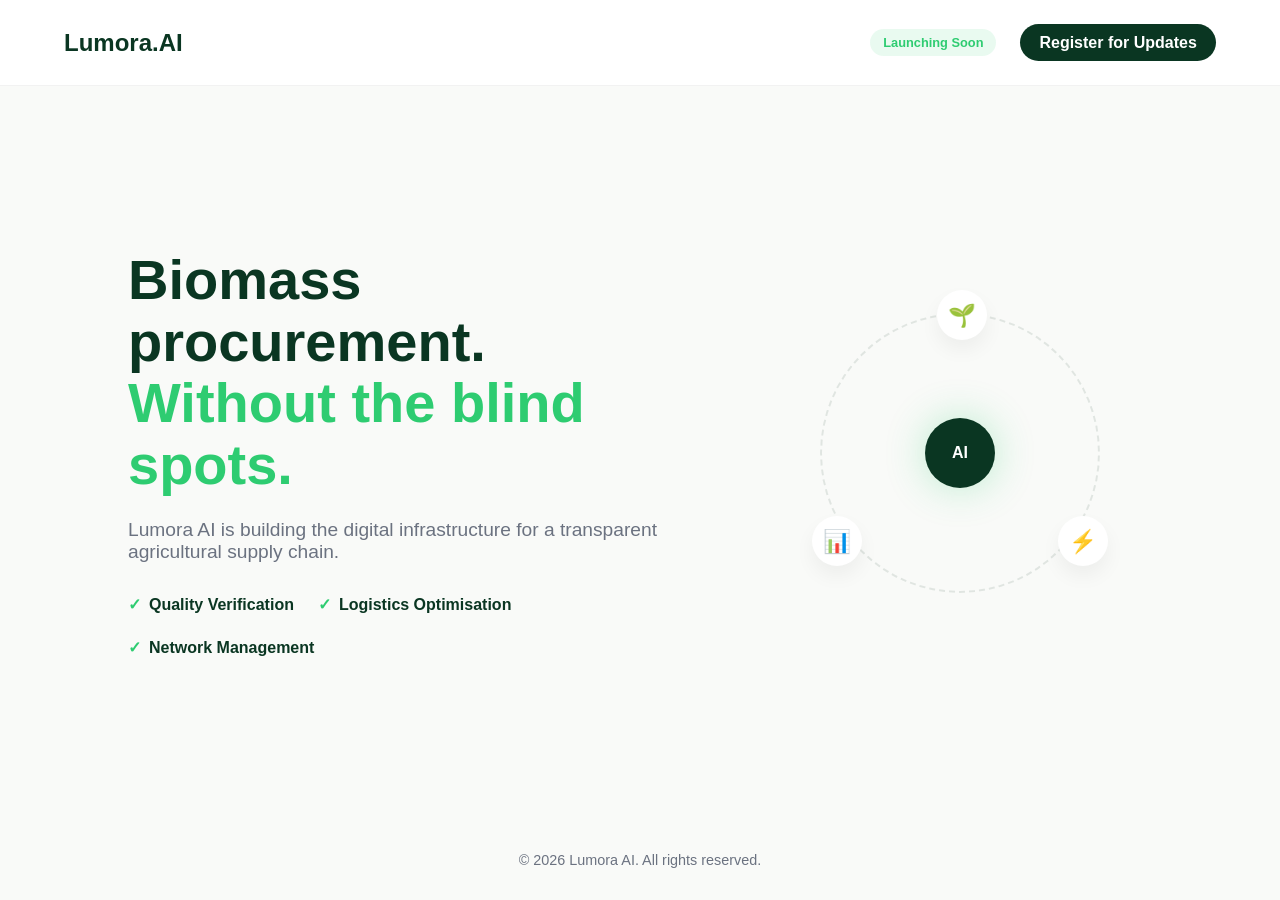
==== index.html @ 2ab961e6 "initial" ====
<!DOCTYPE html>
<html lang="en">
<head>
    <meta charset="UTF-8">
    <meta name="viewport" content="width=device-width, initial-scale=1.0">
    <title>Lumora | Intelligence for the Bio-Economy</title>
    <link rel="stylesheet" href="styles.css">
</head>
<body>

    <nav class="navbar">
        <div class="logo">Lumora.AI</div>
        <div class="nav-right">
            <span class="status-badge">Launching Soon</span>
            <a href="mailto:hello@lumora.ai" class="nav-cta">Register for Updates</a>
        </div>
    </nav>

    <main class="hero">
        <div class="hero-content">
            <h1>Biomass procurement.<br><span class="highlight">Without the blind spots.</span></h1>
            
            <p class="hero-description">
                Lumora AI is building the digital infrastructure for a transparent agricultural supply chain.
            </p>


            <div class="usp-list">
                <div class="usp-item"><span>✓</span> Quality Verification</div>
                <div class="usp-item"><span>✓</span> Logistics Optimisation</div>
                <div class="usp-item"><span>✓</span> Network Management</div>
            </div>
        </div>
        
        <div class="hero-visual">
            <div class="circle-system">
                <div class="center-node">AI</div>
                <div class="orbiting-node farm" title="Source">🌱</div>
                <div class="orbiting-node energy" title="Energy">⚡</div>
                <div class="orbiting-node data" title="Data">📊</div>
            </div>
        </div>
    </main>

    <footer class="footer">
        <p>&copy; 2026 Lumora AI. All rights reserved.</p>
    </footer>

    <script src="script.js"></script>
</body>
</html>
---- styles.css ----
:root {
    --primary-green: #0A3622;
    --accent-green: #2ECC71;
    --bg-light: #F9FAF8;
    --text-dark: #1F2937;
    --text-light: #6B7280;
}

* {
    margin: 0;
    padding: 0;
    box-sizing: border-box;
    font-family: -apple-system, BlinkMacSystemFont, "Segoe UI", Roboto, sans-serif;
}

body {
    background-color: var(--bg-light);
    color: var(--text-dark);
    display: flex;
    flex-direction: column;
    min-height: 100vh;
}

/* --- Navigation --- */
.navbar {
    display: flex;
    justify-content: space-between;
    align-items: center;
    padding: 1.5rem 5%;
    background: white;
    border-bottom: 1px solid rgba(0,0,0,0.05);
}

.logo {
    font-size: 1.5rem;
    font-weight: 800;
    color: var(--primary-green);
}

.nav-right {
    display: flex;
    align-items: center;
    gap: 1.5rem;
}

.status-badge {
    font-size: 0.8rem;
    font-weight: 600;
    color: var(--accent-green);
    background: rgba(46, 204, 113, 0.1);
    padding: 0.4rem 0.8rem;
    border-radius: 20px;
    white-space: nowrap;
}

.nav-cta {
    text-decoration: none;
    color: white;
    background: var(--primary-green);
    font-weight: 600;
    padding: 0.6rem 1.2rem;
    border-radius: 50px;
    transition: 0.3s;
}

.nav-cta:hover {
    background: var(--accent-green);
}

/* --- Hero Section --- */
.hero {
    flex: 1;
    display: flex;
    align-items: center;
    justify-content: space-between;
    padding: 0 10%;
    gap: 4rem;
}

.hero-content {
    flex: 1.2;
    animation: fadeInUp 1s ease-out;
}

h1 {
    font-size: 3.5rem;
    line-height: 1.1;
    color: var(--primary-green);
    margin-bottom: 1.5rem;
}

.highlight {
    color: var(--accent-green);
}

.hero-description {
    font-size: 1.2rem;
    color: var(--text-light);
    margin-bottom: 2rem;
    max-width: 550px;
}

.usp-list {
    display: flex;
    flex-wrap: wrap;
    gap: 1.5rem;
}

.usp-item {
    font-weight: 600;
    color: var(--primary-green);
    display: flex;
    align-items: center;
    gap: 0.5rem;
}

.usp-item span { color: var(--accent-green); }

/* --- Animated Visual --- */
.hero-visual {
    flex: 0.8;
    display: flex;
    justify-content: center;
    align-items: center;
}

.circle-system {
    position: relative;
    width: 280px;
    height: 280px;
    border: 2px dashed rgba(10, 54, 34, 0.1);
    border-radius: 50%;
    animation: rotate 20s linear infinite;
}

.center-node {
    position: absolute;
    top: 50%;
    left: 50%;
    transform: translate(-50%, -50%);
    background: var(--primary-green);
    color: white;
    width: 70px;
    height: 70px;
    border-radius: 50%;
    display: flex;
    align-items: center;
    justify-content: center;
    font-weight: bold;
    box-shadow: 0 0 40px rgba(46, 204, 113, 0.3);
    animation: counter-rotate 20s linear infinite;
}

.orbiting-node {
    position: absolute;
    width: 50px;
    height: 50px;
    background: white;
    border-radius: 50%;
    display: flex;
    align-items: center;
    justify-content: center;
    font-size: 1.4rem;
    box-shadow: 0 10px 20px rgba(0,0,0,0.05);
    animation: counter-rotate 20s linear infinite;
}

.farm { top: -25px; left: 115px; }
.energy { bottom: 25px; right: -10px; }
.data { bottom: 25px; left: -10px; }

@keyframes rotate { 100% { transform: rotate(360deg); } }
@keyframes counter-rotate { 100% { transform: translate(-50%, -50%) rotate(-360deg); } }
@keyframes fadeInUp { from { opacity: 0; transform: translateY(20px); } to { opacity: 1; transform: translateY(0); } }

/* --- Responsive --- */
@media (max-width: 1024px) {
    .hero { flex-direction: column; text-align: center; padding: 4rem 5%; gap: 6rem; }
    h1 { font-size: 2.8rem; }
    .hero-description { margin: 0 auto 2rem; }
    .usp-list { justify-content: center; }
}

@media (max-width: 600px) {
    .status-badge { display: none; }
    h1 { font-size: 2.2rem; }
    .circle-system { width: 220px; height: 220px; }
}

.footer {
    padding: 2rem;
    text-align: center;
    font-size: 0.9rem;
    color: var(--text-light);
}
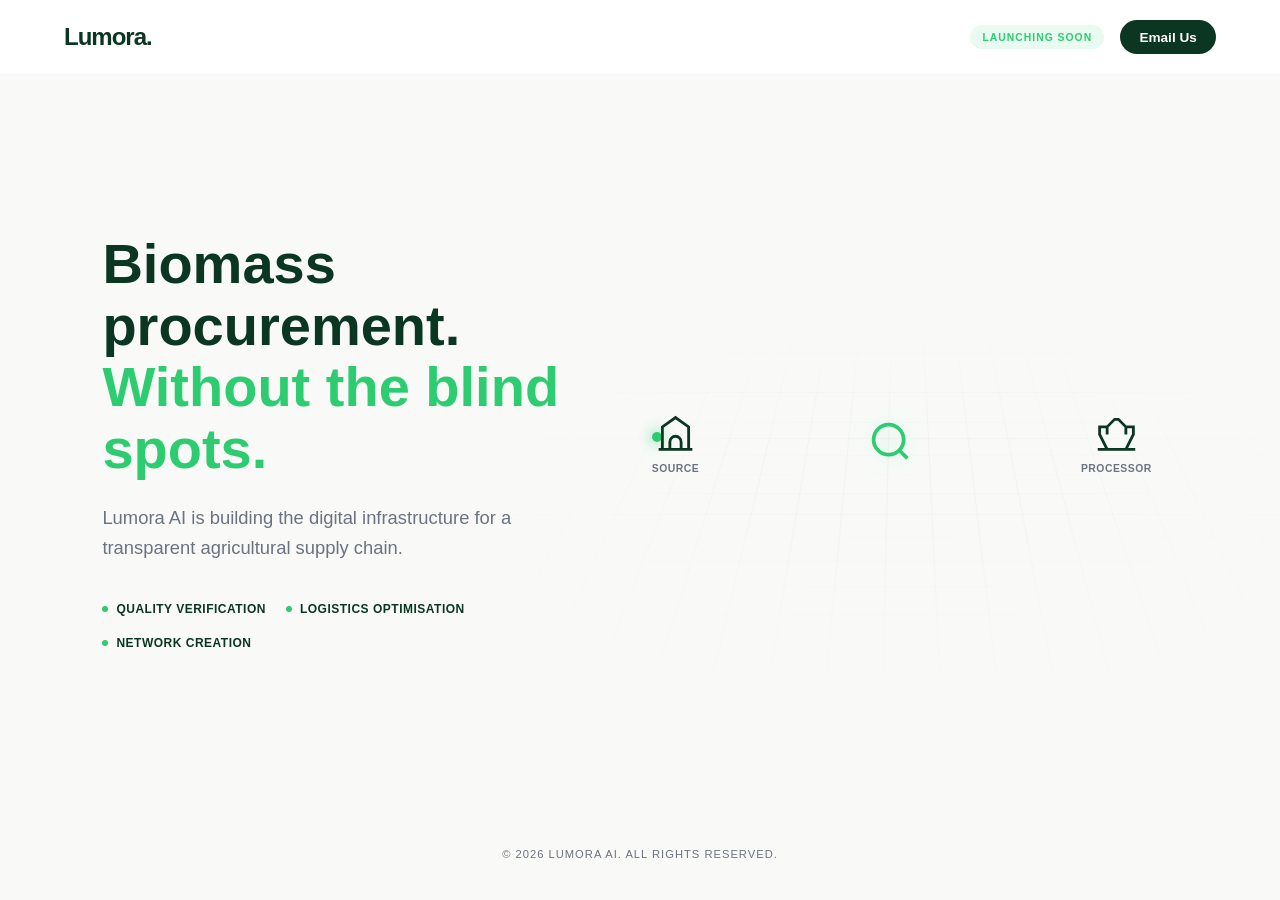
==== commit f573359e: "updated design" ====
--- a/index.html
+++ b/index.html
@@ -1,5 +1,5 @@
 <!DOCTYPE html>
-<html lang="en">
+<html lang="en-GB">
 <head>
     <meta charset="UTF-8">
     <meta name="viewport" content="width=device-width, initial-scale=1.0">
@@ -9,10 +9,10 @@
 <body>
 
     <nav class="navbar">
-        <div class="logo">Lumora.AI</div>
+        <div class="logo">Lumora.</div>
         <div class="nav-right">
             <span class="status-badge">Launching Soon</span>
-            <a href="mailto:hello@lumora.ai" class="nav-cta">Register for Updates</a>
+            <a href="mailto:hello@lumora.ai" class="nav-cta">Email Us</a>
         </div>
     </nav>
 
@@ -21,23 +21,46 @@
             <h1>Biomass procurement.<br><span class="highlight">Without the blind spots.</span></h1>
             
             <p class="hero-description">
-                Lumora AI is building the digital infrastructure for a transparent agricultural supply chain.
+                Lumora AI is building the digital infrastructure for a transparent agricultural supply chain. 
             </p>
 
-
             <div class="usp-list">
-                <div class="usp-item"><span>✓</span> Quality Verification</div>
-                <div class="usp-item"><span>✓</span> Logistics Optimisation</div>
-                <div class="usp-item"><span>✓</span> Network Management</div>
+                <div class="usp-item">Quality Verification</div>
+                <div class="usp-item">Logistics Optimisation</div>
+                <div class="usp-item">Network Creation</div>
             </div>
         </div>
         
         <div class="hero-visual">
-            <div class="circle-system">
-                <div class="center-node">AI</div>
-                <div class="orbiting-node farm" title="Source">🌱</div>
-                <div class="orbiting-node energy" title="Energy">⚡</div>
-                <div class="orbiting-node data" title="Data">📊</div>
+            <div class="stage">
+                <div class="grid"></div>
+                
+                <div class="process-container">
+                    
+                    <div class="icon-node" id="source-farm">
+                        <svg viewBox="0 0 24 24" fill="none" stroke="currentColor" stroke-width="1.5">
+                            <path d="M3 21h18M5 21V9l7-5 7 5v12M9 21v-4a3 3 0 016 0v4" />
+                        </svg>
+                        <span>Source</span>
+                    </div>
+
+                    <div class="icon-node lens-node">
+                        <svg viewBox="0 0 24 24" fill="none" stroke="currentColor" stroke-width="2">
+                            <circle cx="11" cy="11" r="8" />
+                            <path d="M21 21l-4.35-4.35" />
+                        </svg>
+                        <div class="scan-beam"></div>
+                    </div>
+
+                    <div class="icon-node" id="dest-plant">
+                        <svg viewBox="0 0 24 24" fill="none" stroke="currentColor" stroke-width="1.5">
+                            <path d="M2 21h20M7 21l-4-8V9h4v4M17 21l4-8V9h-4v4M7 9l4-4h2l4 4" />
+                        </svg>
+                        <span>Processor</span>
+                    </div>
+
+                    <div class="ping-dot"></div>
+                </div>
             </div>
         </div>
     </main>
--- a/styles.css
+++ b/styles.css
@@ -1,5 +1,5 @@
 :root {
-    --primary-green: #0A3622;
+    --primary-green: #0A3622; /* British Racing Green */
     --accent-green: #2ECC71;
     --bg-light: #F9FAF8;
     --text-dark: #1F2937;
@@ -19,37 +19,42 @@
     display: flex;
     flex-direction: column;
     min-height: 100vh;
-}
-
-/* --- Navigation --- */
+    overflow-x: hidden;
+}
+
+/* --- Responsive Navbar --- */
 .navbar {
     display: flex;
     justify-content: space-between;
     align-items: center;
-    padding: 1.5rem 5%;
+    padding: 1.25rem 5%;
     background: white;
-    border-bottom: 1px solid rgba(0,0,0,0.05);
+    z-index: 100;
+    border-bottom: 1px solid rgba(0,0,0,0.03);
 }
 
 .logo {
     font-size: 1.5rem;
     font-weight: 800;
     color: var(--primary-green);
+    letter-spacing: -1px;
 }
 
 .nav-right {
     display: flex;
     align-items: center;
-    gap: 1.5rem;
+    gap: 1rem;
 }
 
 .status-badge {
-    font-size: 0.8rem;
-    font-weight: 600;
+    font-size: 0.65rem;
+    font-weight: 700;
     color: var(--accent-green);
     background: rgba(46, 204, 113, 0.1);
-    padding: 0.4rem 0.8rem;
+    padding: 0.4rem 0.75rem;
     border-radius: 20px;
+    text-transform: uppercase;
+    letter-spacing: 1px;
     white-space: nowrap;
 }
 
@@ -60,136 +65,212 @@
     font-weight: 600;
     padding: 0.6rem 1.2rem;
     border-radius: 50px;
-    transition: 0.3s;
-}
-
-.nav-cta:hover {
-    background: var(--accent-green);
-}
-
-/* --- Hero Section --- */
+    transition: 0.3s ease;
+    font-size: 0.85rem;
+}
+
+/* --- Hero Section & Typography --- */
 .hero {
     flex: 1;
     display: flex;
     align-items: center;
-    justify-content: space-between;
-    padding: 0 10%;
+    padding: 3rem 8%;
     gap: 4rem;
 }
 
 .hero-content {
-    flex: 1.2;
-    animation: fadeInUp 1s ease-out;
+    flex: 1;
+    z-index: 10;
 }
 
 h1 {
-    font-size: 3.5rem;
+    font-size: clamp(2rem, 5vw, 3.5rem);
     line-height: 1.1;
     color: var(--primary-green);
     margin-bottom: 1.5rem;
 }
 
-.highlight {
-    color: var(--accent-green);
-}
+.highlight { color: var(--accent-green); }
 
 .hero-description {
-    font-size: 1.2rem;
+    font-size: clamp(1rem, 2vw, 1.15rem);
     color: var(--text-light);
-    margin-bottom: 2rem;
-    max-width: 550px;
+    margin-bottom: 2.5rem;
+    max-width: 520px;
+    line-height: 1.6;
 }
 
 .usp-list {
     display: flex;
     flex-wrap: wrap;
-    gap: 1.5rem;
+    gap: 1.25rem;
 }
 
 .usp-item {
-    font-weight: 600;
+    font-weight: 700;
+    font-size: 0.75rem;
     color: var(--primary-green);
     display: flex;
     align-items: center;
     gap: 0.5rem;
-}
-
-.usp-item span { color: var(--accent-green); }
-
-/* --- Animated Visual --- */
+    text-transform: uppercase;
+    letter-spacing: 0.5px;
+}
+
+.usp-item::before {
+    content: "";
+    width: 6px;
+    height: 6px;
+    background: var(--accent-green);
+    border-radius: 50%;
+}
+
+/* --- Responsive Visual Stage --- */
 .hero-visual {
-    flex: 0.8;
+    flex: 1.2;
+    height: 450px;
     display: flex;
     justify-content: center;
     align-items: center;
-}
-
-.circle-system {
+    perspective: 1200px;
+}
+
+.stage {
     position: relative;
-    width: 280px;
-    height: 280px;
-    border: 2px dashed rgba(10, 54, 34, 0.1);
-    border-radius: 50%;
-    animation: rotate 20s linear infinite;
-}
-
-.center-node {
+    width: 100%;
+    height: 100%;
+    display: flex;
+    justify-content: center;
+    align-items: center;
+    transform-style: preserve-3d;
+}
+
+.grid {
+    position: absolute;
+    width: 150%;
+    height: 150%;
+    background-image: 
+        linear-gradient(rgba(10, 54, 34, 0.04) 1px, transparent 1px),
+        linear-gradient(90deg, rgba(10, 54, 34, 0.04) 1px, transparent 1px);
+    background-size: 40px 40px;
+    transform: rotateX(65deg) translateY(50px);
+    mask-image: radial-gradient(circle, black, transparent 80%);
+}
+
+.process-container {
+    position: relative;
+    width: 100%;
+    max-width: 500px;
+    display: flex;
+    justify-content: space-between;
+    align-items: center;
+}
+
+.icon-node {
+    position: relative;
+    display: flex;
+    flex-direction: column;
+    align-items: center;
+    gap: 8px;
+    z-index: 5;
+}
+
+.icon-node svg {
+    width: clamp(30px, 6vw, 45px);
+    height: clamp(30px, 6vw, 45px);
+    stroke: var(--primary-green);
+}
+
+.icon-node span {
+    font-size: 0.65rem;
+    font-weight: 800;
+    text-transform: uppercase;
+    color: var(--text-light);
+    letter-spacing: 0.5px;
+}
+
+.lens-node svg {
+    stroke: var(--accent-green);
+    filter: drop-shadow(0 0 10px rgba(46, 204, 113, 0.2));
+}
+
+.scan-beam {
     position: absolute;
     top: 50%;
     left: 50%;
+    width: 20px;
+    height: 20px;
+    background: var(--accent-green);
+    filter: blur(15px);
+    border-radius: 50%;
+    opacity: 0;
     transform: translate(-50%, -50%);
-    background: var(--primary-green);
-    color: white;
-    width: 70px;
-    height: 70px;
+}
+
+/* --- Responsive Ping Animation --- */
+.ping-dot {
+    position: absolute;
+    top: 35%; /* Aligns with SVG center */
+    left: 0;
+    width: 10px;
+    height: 10px;
+    background: var(--accent-green);
     border-radius: 50%;
-    display: flex;
-    align-items: center;
-    justify-content: center;
-    font-weight: bold;
-    box-shadow: 0 0 40px rgba(46, 204, 113, 0.3);
-    animation: counter-rotate 20s linear infinite;
-}
-
-.orbiting-node {
-    position: absolute;
-    width: 50px;
-    height: 50px;
-    background: white;
-    border-radius: 50%;
-    display: flex;
-    align-items: center;
-    justify-content: center;
-    font-size: 1.4rem;
-    box-shadow: 0 10px 20px rgba(0,0,0,0.05);
-    animation: counter-rotate 20s linear infinite;
-}
-
-.farm { top: -25px; left: 115px; }
-.energy { bottom: 25px; right: -10px; }
-.data { bottom: 25px; left: -10px; }
-
-@keyframes rotate { 100% { transform: rotate(360deg); } }
-@keyframes counter-rotate { 100% { transform: translate(-50%, -50%) rotate(-360deg); } }
-@keyframes fadeInUp { from { opacity: 0; transform: translateY(20px); } to { opacity: 1; transform: translateY(0); } }
-
-/* --- Responsive --- */
+    box-shadow: 0 0 15px var(--accent-green);
+    z-index: 4;
+    animation: ping-path 4s infinite cubic-bezier(0.4, 0, 0.2, 1);
+}
+
+@keyframes ping-path {
+    0% { left: 5%; opacity: 0; transform: scale(0.5); }
+    10% { opacity: 1; transform: scale(1); }
+    /* Middle / Lens Position */
+    45% { left: 50%; transform: translateX(-50%) scale(1); opacity: 1; }
+    50% { left: 50%; transform: translateX(-50%) scale(1.6); filter: brightness(1.3); }
+    55% { left: 50%; transform: translateX(-50%) scale(1); }
+    /* End / Processor Position */
+    90% { left: 95%; opacity: 1; transform: scale(1); }
+    100% { left: 95%; opacity: 0; transform: scale(0.5); }
+}
+
+/* --- Media Queries --- */
+
+/* Tablets & Small Laptops */
 @media (max-width: 1024px) {
-    .hero { flex-direction: column; text-align: center; padding: 4rem 5%; gap: 6rem; }
-    h1 { font-size: 2.8rem; }
-    .hero-description { margin: 0 auto 2rem; }
+    .hero {
+        flex-direction: column;
+        text-align: center;
+        padding: 5rem 5% 2rem;
+        gap: 2rem;
+    }
+    .hero-content {
+        order: 1;
+        display: flex;
+        flex-direction: column;
+        align-items: center;
+    }
+    .hero-visual {
+        order: 2;
+        width: 100%;
+        height: 300px;
+    }
     .usp-list { justify-content: center; }
 }
 
+/* Mobile Devices */
 @media (max-width: 600px) {
-    .status-badge { display: none; }
-    h1 { font-size: 2.2rem; }
-    .circle-system { width: 220px; height: 220px; }
+    .navbar { padding: 1rem 5%; }
+    .status-badge { display: none; } /* Hide status badge on very small screens to save space */
+    .hero-visual { transform: scale(0.8); }
+    .hero-description { margin-bottom: 2rem; }
+    .icon-node span { font-size: 0.55rem; }
 }
 
 .footer {
-    padding: 2rem;
+    padding: 2.5rem;
     text-align: center;
-    font-size: 0.9rem;
+    font-size: 0.7rem;
     color: var(--text-light);
+    letter-spacing: 1px;
+    text-transform: uppercase;
 }
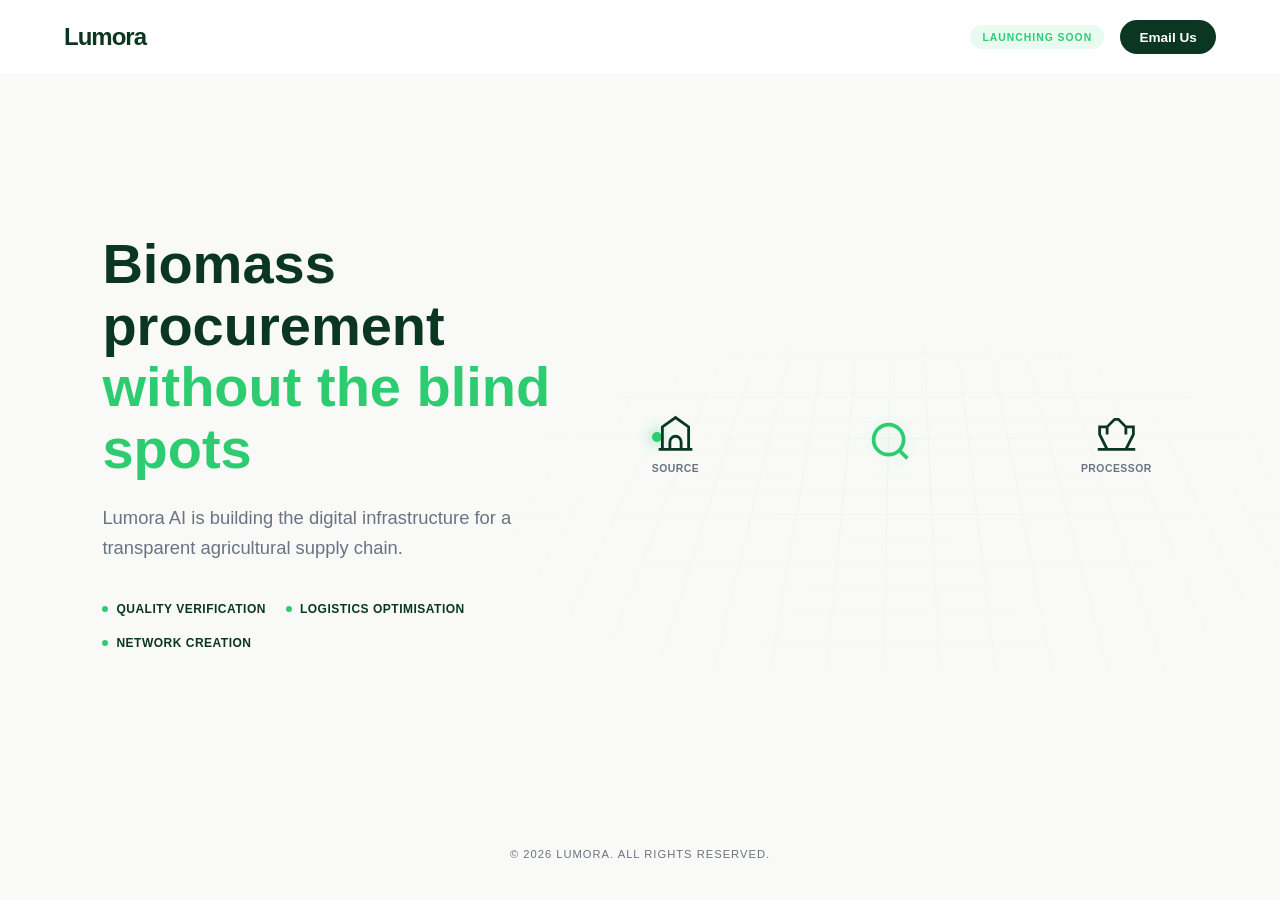
==== commit ceefe2e8: "revisions; email and design; 0.3" ====
--- a/index.html
+++ b/index.html
@@ -9,16 +9,16 @@
 <body>
 
     <nav class="navbar">
-        <div class="logo">Lumora.</div>
+        <div class="logo">Lumora</div>
         <div class="nav-right">
             <span class="status-badge">Launching Soon</span>
-            <a href="mailto:hello@lumora.ai" class="nav-cta">Email Us</a>
+            <a href="mailto:hello.lumora@proton.me" class="nav-cta">Email Us</a>
         </div>
     </nav>
 
     <main class="hero">
         <div class="hero-content">
-            <h1>Biomass procurement.<br><span class="highlight">Without the blind spots.</span></h1>
+            <h1>Biomass procurement<br><span class="highlight"> without the blind spots</span></h1>
             
             <p class="hero-description">
                 Lumora AI is building the digital infrastructure for a transparent agricultural supply chain. 
@@ -66,7 +66,7 @@
     </main>
 
     <footer class="footer">
-        <p>&copy; 2026 Lumora AI. All rights reserved.</p>
+        <p>&copy; 2026 Lumora. All rights reserved.</p>
     </footer>
 
     <script src="script.js"></script>
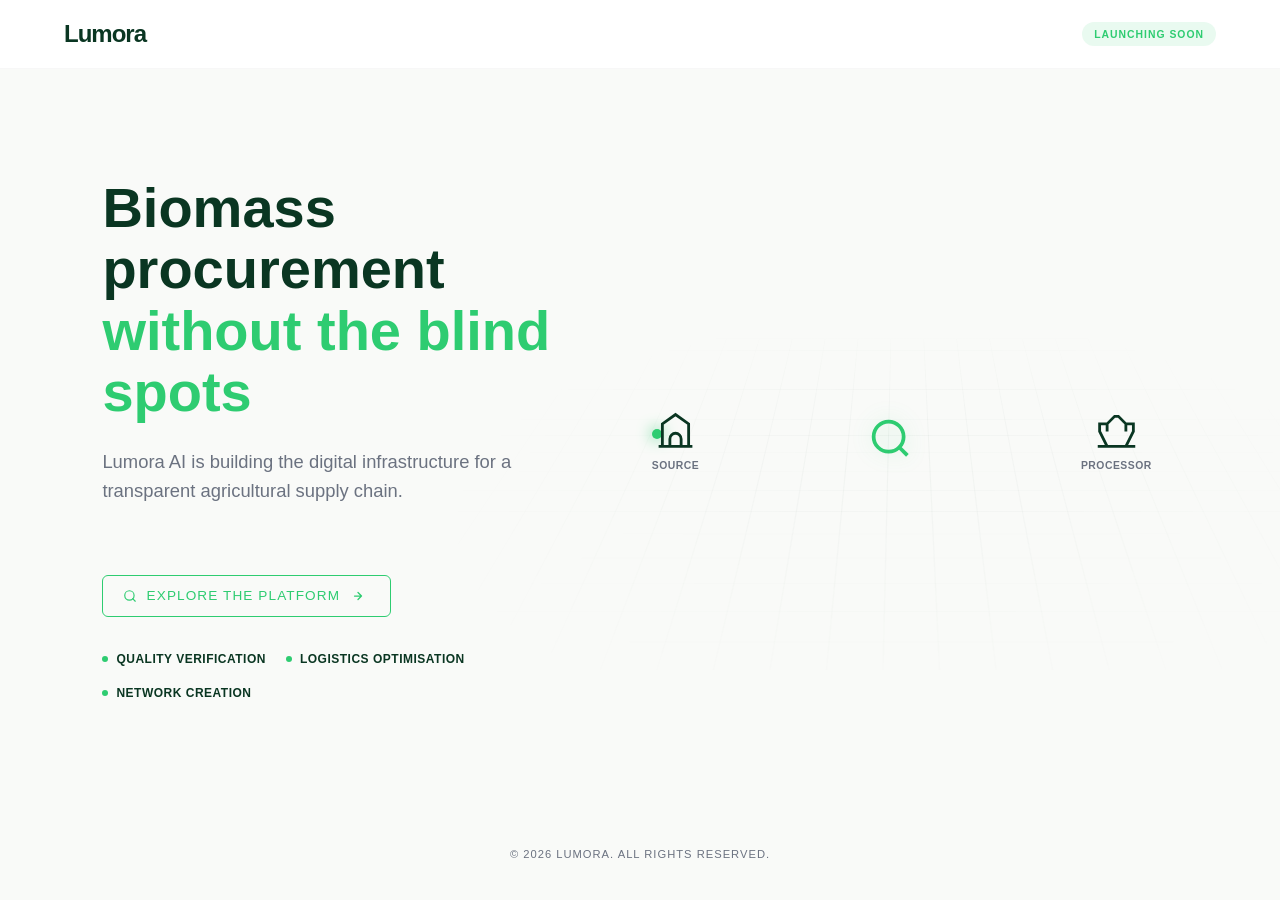
==== commit 9b8b82ae: "updated discovery-page" ====
--- a/index.html
+++ b/index.html
@@ -12,7 +12,6 @@
         <div class="logo">Lumora</div>
         <div class="nav-right">
             <span class="status-badge">Launching Soon</span>
-            <a href="mailto:hello.lumora@proton.me" class="nav-cta">Email Us</a>
         </div>
     </nav>
 
@@ -23,6 +22,36 @@
             <p class="hero-description">
                 Lumora AI is building the digital infrastructure for a transparent agricultural supply chain. 
             </p>
+
+            <a href="./lumora_discovery.html" style="
+                display: inline-flex;
+                align-items: center;
+                gap: 10px;
+                margin: 1.8rem 0 2.2rem;
+                padding: 0.8rem 1.6rem 0.8rem 1.2rem;
+                background: transparent;
+                border: 1.5px solid var(--accent-green);
+                border-radius: 6px;
+                color: var(--accent-green);
+                font-family: inherit;
+                font-size: 0.85rem;
+                font-weight: 500;
+                letter-spacing: 0.08em;
+                text-transform: uppercase;
+                text-decoration: none;
+                cursor: pointer;
+                transition: color 0.25s ease, background 0.25s ease;
+            "
+            onmouseover="this.style.background='var(--accent-green)';this.style.color='#0a1a0a';"
+            onmouseout="this.style.background='transparent';this.style.color='var(--accent-green)';">
+                <svg width="14" height="14" viewBox="0 0 24 24" fill="none" stroke="currentColor" stroke-width="2" stroke-linecap="round" stroke-linejoin="round" style="flex-shrink:0;">
+                    <circle cx="11" cy="11" r="8"/><path d="M21 21l-4.35-4.35"/>
+                </svg>
+                Explore the Platform
+                <svg width="12" height="12" viewBox="0 0 24 24" fill="none" stroke="currentColor" stroke-width="2.5" stroke-linecap="round" stroke-linejoin="round" style="flex-shrink:0;margin-left:2px;">
+                    <path d="M5 12h14M12 5l7 7-7 7"/>
+                </svg>
+            </a>
 
             <div class="usp-list">
                 <div class="usp-item">Quality Verification</div>
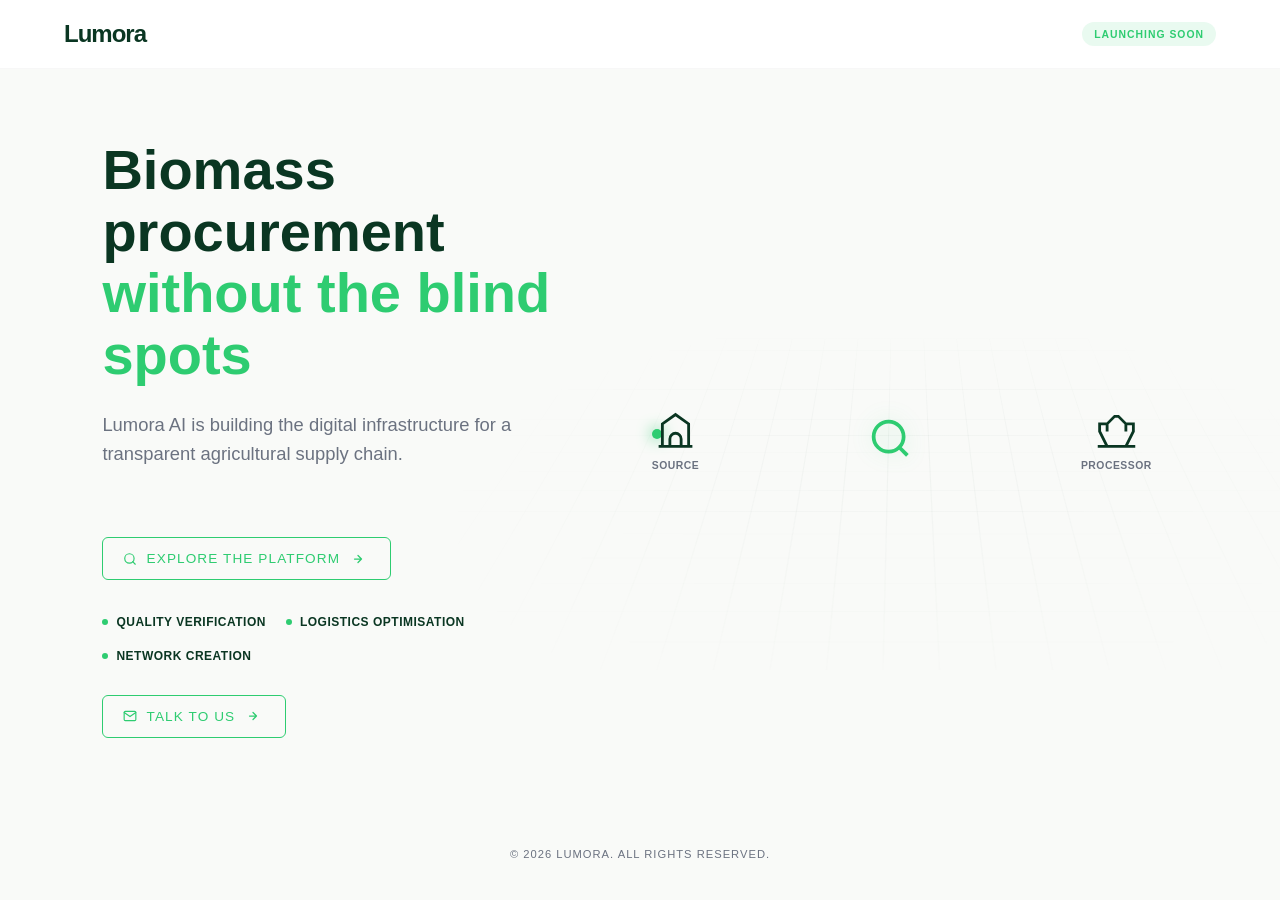
==== commit 3f856965: "updated discovery page" ====
--- a/index.html
+++ b/index.html
@@ -58,6 +58,37 @@
                 <div class="usp-item">Logistics Optimisation</div>
                 <div class="usp-item">Network Creation</div>
             </div>
+
+            <a href="mailto:hello.lumora@proton.me?subject=Getting%20in%20touch%20with%20Lumora%20AI" style="
+                display: inline-flex;
+                align-items: center;
+                gap: 10px;
+                margin-top: 2rem;
+                padding: 0.8rem 1.6rem 0.8rem 1.2rem;
+                background: transparent;
+                border: 1.5px solid var(--accent-green);
+                border-radius: 6px;
+                color: var(--accent-green);
+                font-family: inherit;
+                font-size: 0.85rem;
+                font-weight: 500;
+                letter-spacing: 0.08em;
+                text-transform: uppercase;
+                text-decoration: none;
+                cursor: pointer;
+                transition: color 0.25s ease, background 0.25s ease;
+            "
+            onmouseover="this.style.background='var(--accent-green)';this.style.color='#0a1a0a';"
+            onmouseout="this.style.background='transparent';this.style.color='var(--accent-green)';">
+                <svg width="14" height="14" viewBox="0 0 24 24" fill="none" stroke="currentColor" stroke-width="2" stroke-linecap="round" stroke-linejoin="round" style="flex-shrink:0;">
+                    <path d="M4 4h16c1.1 0 2 .9 2 2v12c0 1.1-.9 2-2 2H4c-1.1 0-2-.9-2-2V6c0-1.1.9-2 2-2z"/>
+                    <polyline points="22,6 12,13 2,6"/>
+                </svg>
+                Talk to Us
+                <svg width="12" height="12" viewBox="0 0 24 24" fill="none" stroke="currentColor" stroke-width="2.5" stroke-linecap="round" stroke-linejoin="round" style="flex-shrink:0;margin-left:2px;">
+                    <path d="M5 12h14M12 5l7 7-7 7"/>
+                </svg>
+            </a>
         </div>
         
         <div class="hero-visual">
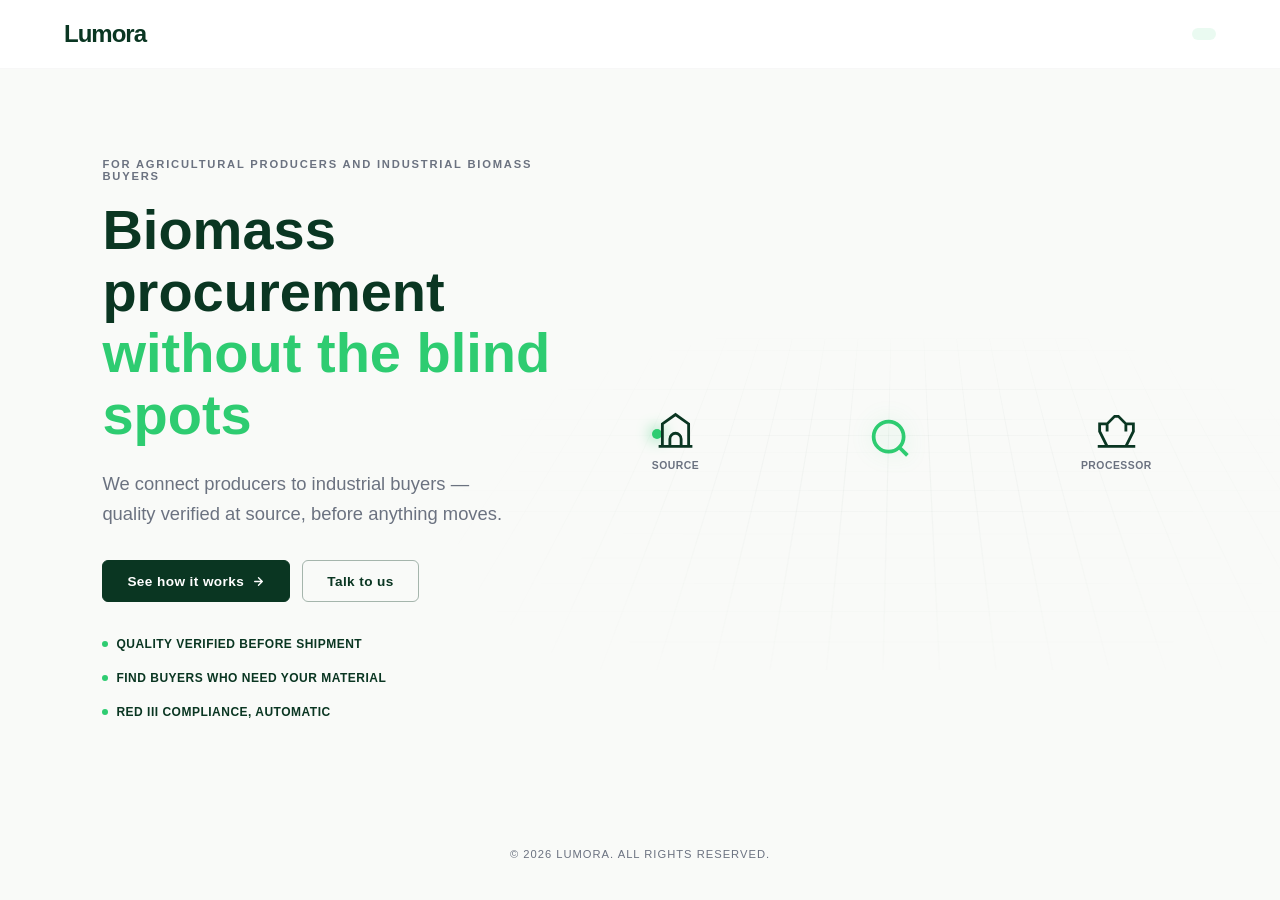
==== commit a1af454b: "total overhaul" ====
--- a/index.html
+++ b/index.html
@@ -3,7 +3,7 @@
 <head>
     <meta charset="UTF-8">
     <meta name="viewport" content="width=device-width, initial-scale=1.0">
-    <title>Lumora | Intelligence for the Bio-Economy</title>
+    <title>Lumora | Verified Biomass Supply</title>
     <link rel="stylesheet" href="styles.css">
 </head>
 <body>
@@ -11,92 +11,48 @@
     <nav class="navbar">
         <div class="logo">Lumora</div>
         <div class="nav-right">
-            <span class="status-badge">Launching Soon</span>
+            <span class="status-badge"></span> <!-- update with current stage -->
         </div>
     </nav>
 
     <main class="hero">
         <div class="hero-content">
-            <h1>Biomass procurement<br><span class="highlight"> without the blind spots</span></h1>
-            
+
+            <p class="hero-eyebrow">For agricultural producers and industrial biomass buyers</p>
+
+            <h1>Biomass procurement<br><span class="highlight">without the blind spots</span></h1>
+
             <p class="hero-description">
-                Lumora AI is building the digital infrastructure for a transparent agricultural supply chain. 
+                We connect producers to industrial buyers —<br>
+                quality verified at source, before anything moves.
             </p>
 
-            <a href="./lumora_discovery.html" style="
-                display: inline-flex;
-                align-items: center;
-                gap: 10px;
-                margin: 1.8rem 0 2.2rem;
-                padding: 0.8rem 1.6rem 0.8rem 1.2rem;
-                background: transparent;
-                border: 1.5px solid var(--accent-green);
-                border-radius: 6px;
-                color: var(--accent-green);
-                font-family: inherit;
-                font-size: 0.85rem;
-                font-weight: 500;
-                letter-spacing: 0.08em;
-                text-transform: uppercase;
-                text-decoration: none;
-                cursor: pointer;
-                transition: color 0.25s ease, background 0.25s ease;
-            "
-            onmouseover="this.style.background='var(--accent-green)';this.style.color='#0a1a0a';"
-            onmouseout="this.style.background='transparent';this.style.color='var(--accent-green)';">
-                <svg width="14" height="14" viewBox="0 0 24 24" fill="none" stroke="currentColor" stroke-width="2" stroke-linecap="round" stroke-linejoin="round" style="flex-shrink:0;">
-                    <circle cx="11" cy="11" r="8"/><path d="M21 21l-4.35-4.35"/>
-                </svg>
-                Explore the Platform
-                <svg width="12" height="12" viewBox="0 0 24 24" fill="none" stroke="currentColor" stroke-width="2.5" stroke-linecap="round" stroke-linejoin="round" style="flex-shrink:0;margin-left:2px;">
-                    <path d="M5 12h14M12 5l7 7-7 7"/>
-                </svg>
-            </a>
+            <div class="btn-group">
+                <a href="./lumora_discovery.html" class="btn btn-primary">
+                    See how it works
+                    <svg width="13" height="13" viewBox="0 0 24 24" fill="none" stroke="currentColor" stroke-width="2.5" stroke-linecap="round" stroke-linejoin="round">
+                        <path d="M5 12h14M12 5l7 7-7 7"/>
+                    </svg>
+                </a>
+                <a href="mailto:hello.lumora@proton.me?subject=Getting%20in%20touch%20with%20Lumora" class="btn btn-secondary">
+                    Talk to us
+                </a>
+            </div>
 
             <div class="usp-list">
-                <div class="usp-item">Quality Verification</div>
-                <div class="usp-item">Logistics Optimisation</div>
-                <div class="usp-item">Network Creation</div>
+                <div class="usp-item">Quality verified before shipment</div>
+                <div class="usp-item">Find buyers who need your material</div>
+                <div class="usp-item">RED III compliance, automatic</div>
             </div>
 
-            <a href="mailto:hello.lumora@proton.me?subject=Getting%20in%20touch%20with%20Lumora%20AI" style="
-                display: inline-flex;
-                align-items: center;
-                gap: 10px;
-                margin-top: 2rem;
-                padding: 0.8rem 1.6rem 0.8rem 1.2rem;
-                background: transparent;
-                border: 1.5px solid var(--accent-green);
-                border-radius: 6px;
-                color: var(--accent-green);
-                font-family: inherit;
-                font-size: 0.85rem;
-                font-weight: 500;
-                letter-spacing: 0.08em;
-                text-transform: uppercase;
-                text-decoration: none;
-                cursor: pointer;
-                transition: color 0.25s ease, background 0.25s ease;
-            "
-            onmouseover="this.style.background='var(--accent-green)';this.style.color='#0a1a0a';"
-            onmouseout="this.style.background='transparent';this.style.color='var(--accent-green)';">
-                <svg width="14" height="14" viewBox="0 0 24 24" fill="none" stroke="currentColor" stroke-width="2" stroke-linecap="round" stroke-linejoin="round" style="flex-shrink:0;">
-                    <path d="M4 4h16c1.1 0 2 .9 2 2v12c0 1.1-.9 2-2 2H4c-1.1 0-2-.9-2-2V6c0-1.1.9-2 2-2z"/>
-                    <polyline points="22,6 12,13 2,6"/>
-                </svg>
-                Talk to Us
-                <svg width="12" height="12" viewBox="0 0 24 24" fill="none" stroke="currentColor" stroke-width="2.5" stroke-linecap="round" stroke-linejoin="round" style="flex-shrink:0;margin-left:2px;">
-                    <path d="M5 12h14M12 5l7 7-7 7"/>
-                </svg>
-            </a>
         </div>
-        
+
         <div class="hero-visual">
             <div class="stage">
                 <div class="grid"></div>
-                
+
                 <div class="process-container">
-                    
+
                     <div class="icon-node" id="source-farm">
                         <svg viewBox="0 0 24 24" fill="none" stroke="currentColor" stroke-width="1.5">
                             <path d="M3 21h18M5 21V9l7-5 7 5v12M9 21v-4a3 3 0 016 0v4" />
@@ -131,4 +87,4 @@
 
     <script src="script.js"></script>
 </body>
-</html>+</html>
--- a/styles.css
+++ b/styles.css
@@ -22,7 +22,7 @@
     overflow-x: hidden;
 }
 
-/* --- Responsive Navbar --- */
+/* --- Navbar --- */
 .navbar {
     display: flex;
     justify-content: space-between;
@@ -95,7 +95,7 @@
 .hero-description {
     font-size: clamp(1rem, 2vw, 1.15rem);
     color: var(--text-light);
-    margin-bottom: 2.5rem;
+    margin-bottom: 0.5rem;
     max-width: 520px;
     line-height: 1.6;
 }
@@ -104,6 +104,7 @@
     display: flex;
     flex-wrap: wrap;
     gap: 1.25rem;
+    margin-top: 0.25rem;
 }
 
 .usp-item {
@@ -123,6 +124,7 @@
     height: 6px;
     background: var(--accent-green);
     border-radius: 50%;
+    flex-shrink: 0;
 }
 
 /* --- Responsive Visual Stage --- */
@@ -149,7 +151,7 @@
     position: absolute;
     width: 150%;
     height: 150%;
-    background-image: 
+    background-image:
         linear-gradient(rgba(10, 54, 34, 0.04) 1px, transparent 1px),
         linear-gradient(90deg, rgba(10, 54, 34, 0.04) 1px, transparent 1px);
     background-size: 40px 40px;
@@ -210,7 +212,7 @@
 /* --- Responsive Ping Animation --- */
 .ping-dot {
     position: absolute;
-    top: 35%; /* Aligns with SVG center */
+    top: 35%;
     left: 0;
     width: 10px;
     height: 10px;
@@ -224,13 +226,72 @@
 @keyframes ping-path {
     0% { left: 5%; opacity: 0; transform: scale(0.5); }
     10% { opacity: 1; transform: scale(1); }
-    /* Middle / Lens Position */
     45% { left: 50%; transform: translateX(-50%) scale(1); opacity: 1; }
     50% { left: 50%; transform: translateX(-50%) scale(1.6); filter: brightness(1.3); }
     55% { left: 50%; transform: translateX(-50%) scale(1); }
-    /* End / Processor Position */
     90% { left: 95%; opacity: 1; transform: scale(1); }
     100% { left: 95%; opacity: 0; transform: scale(0.5); }
+}
+
+/* --- Hero eyebrow --- */
+.hero-eyebrow {
+    font-size: 0.7rem;
+    font-weight: 700;
+    text-transform: uppercase;
+    letter-spacing: 1.8px;
+    color: var(--text-light);
+    margin-bottom: 1.1rem;
+}
+
+/* --- Button system --- */
+.btn-group {
+    display: flex;
+    gap: 0.75rem;
+    flex-wrap: wrap;
+    align-items: center;
+    margin: 2rem 0 2.2rem;
+}
+
+.btn {
+    display: inline-flex;
+    align-items: center;
+    gap: 8px;
+    padding: 0.78rem 1.5rem;
+    border-radius: 6px;
+    font-family: inherit;
+    font-size: 0.85rem;
+    font-weight: 600;
+    letter-spacing: 0.03em;
+    text-decoration: none;
+    cursor: pointer;
+    transition: all 0.24s ease;
+    border: 1.5px solid transparent;
+    white-space: nowrap;
+}
+
+.btn-primary {
+    background: var(--primary-green);
+    color: #ffffff;
+    border-color: var(--primary-green);
+}
+
+.btn-primary:hover {
+    background: #0d4a2e;
+    border-color: #0d4a2e;
+    transform: translateY(-1px);
+    box-shadow: 0 4px 18px rgba(10, 54, 34, 0.22);
+}
+
+.btn-secondary {
+    background: transparent;
+    color: var(--primary-green);
+    border-color: rgba(10, 54, 34, 0.35);
+}
+
+.btn-secondary:hover {
+    background: var(--primary-green);
+    border-color: var(--primary-green);
+    color: white;
 }
 
 /* --- Media Queries --- */
@@ -255,14 +316,15 @@
         height: 300px;
     }
     .usp-list { justify-content: center; }
+    .btn-group { justify-content: center; }
+    .hero-description { text-align: center; }
 }
 
 /* Mobile Devices */
 @media (max-width: 600px) {
     .navbar { padding: 1rem 5%; }
-    .status-badge { display: none; } /* Hide status badge on very small screens to save space */
+    .status-badge { display: none; }
     .hero-visual { transform: scale(0.8); }
-    .hero-description { margin-bottom: 2rem; }
     .icon-node span { font-size: 0.55rem; }
 }
 
@@ -273,4 +335,4 @@
     color: var(--text-light);
     letter-spacing: 1px;
     text-transform: uppercase;
-}+}
